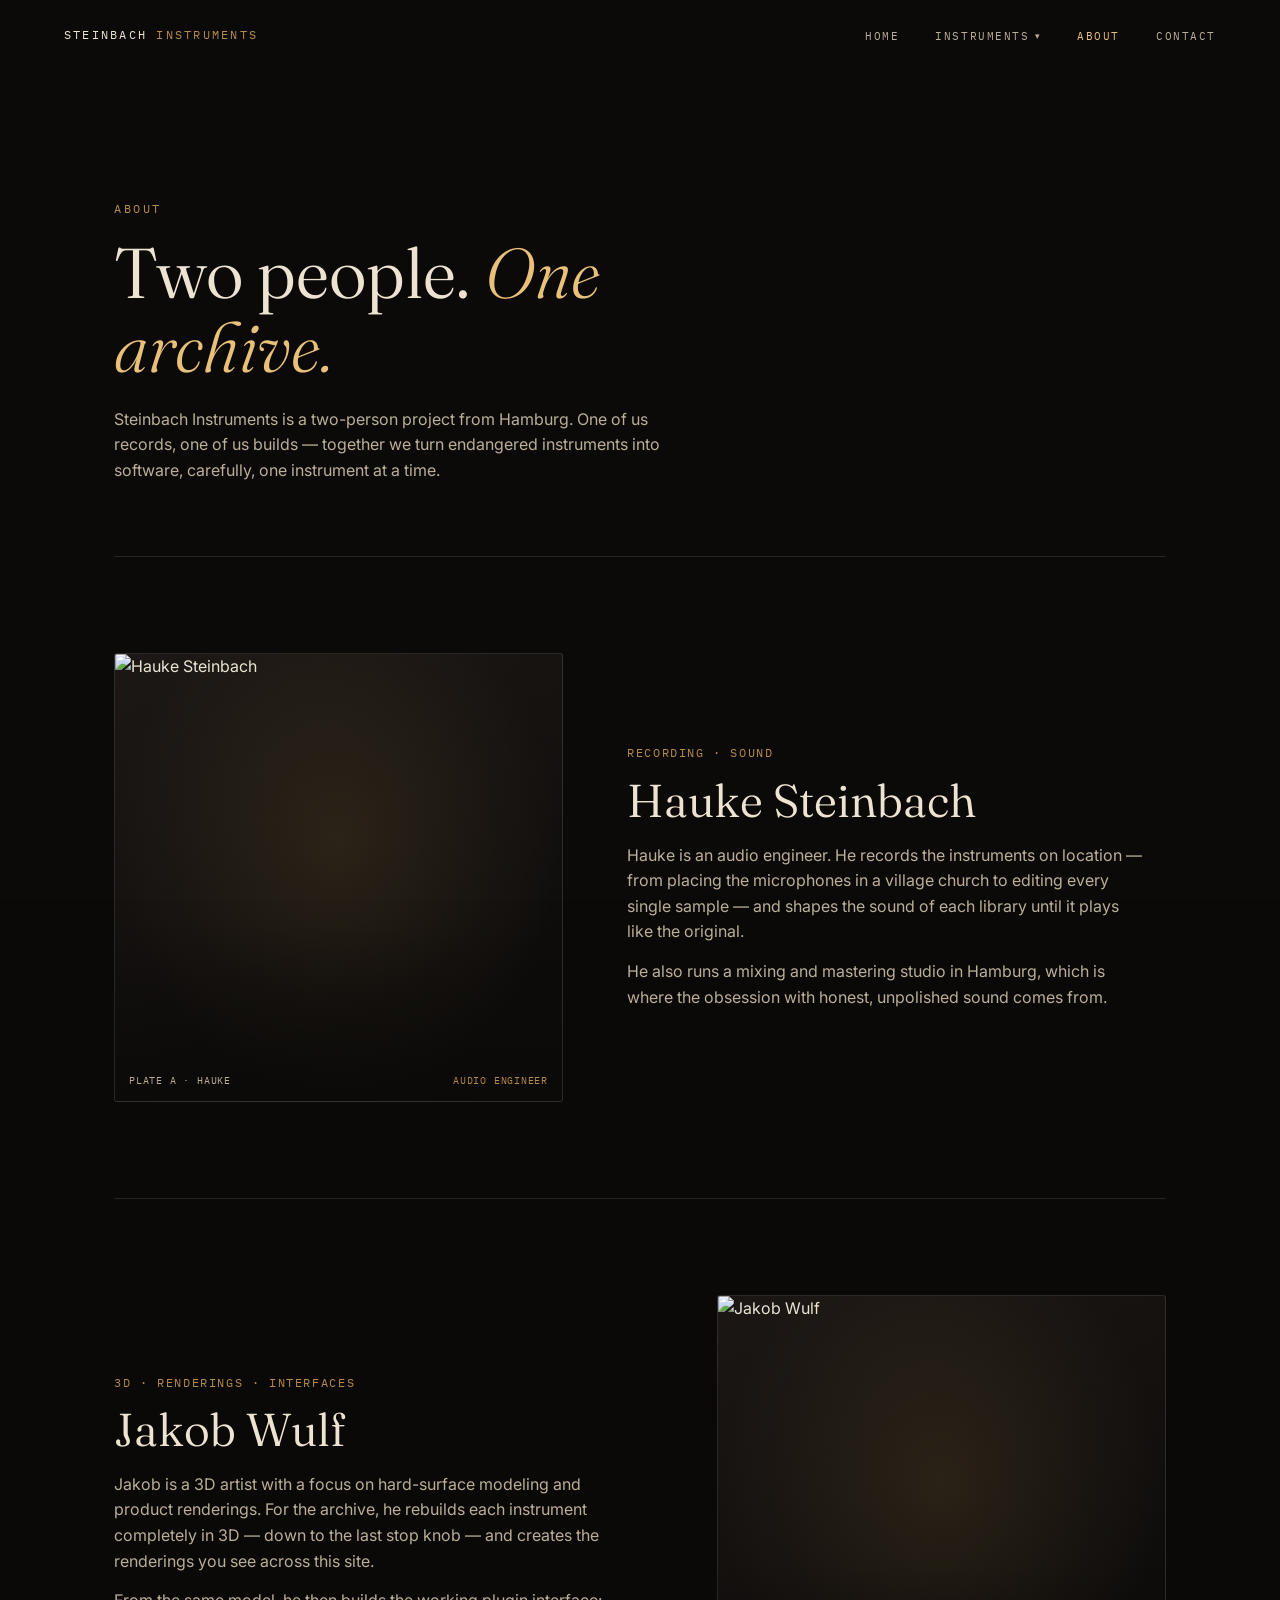
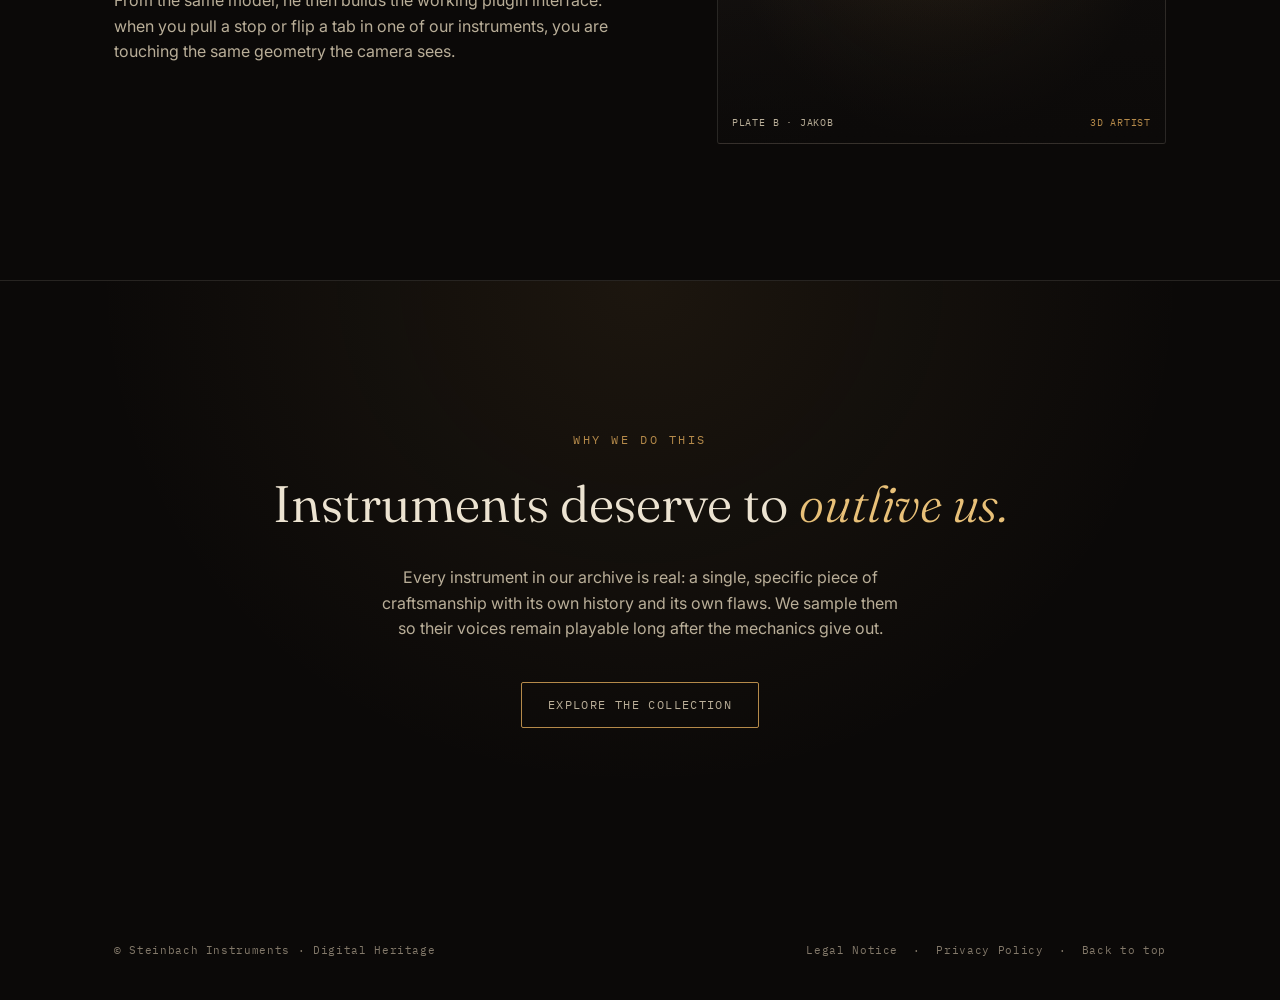
==== about.html @ 79c51817 "Add files via upload" ====
<!DOCTYPE html>
<html lang="en">
<head>
<meta charset="UTF-8" />
<meta name="viewport" content="width=device-width, initial-scale=1.0" />
<title>About · Steinbach Instruments</title>
<link rel="preconnect" href="https://fonts.googleapis.com" />
<link rel="preconnect" href="https://fonts.gstatic.com" crossorigin />
<link href="https://fonts.googleapis.com/css2?family=Fraunces:opsz,wght@9..144,300..700&family=Inter:wght@400;500;600&family=IBM+Plex+Mono:wght@400;500&display=swap" rel="stylesheet" />
<style>
  :root{
    --void:#0b0908;
    --void-2:#141110;
    --void-3:#1b1614;
    --parchment:#ece3d1;
    --parchment-dim:#b9ae98;
    --parchment-faint:#83796a;
    --brass:#b58a4a;
    --brass-bright:#e8c078;
    --line: rgba(236,227,209,0.12);
    --line-strong: rgba(236,227,209,0.22);
    --font-display: 'Fraunces', serif;
    --font-body: 'Inter', sans-serif;
    --font-mono: 'IBM Plex Mono', monospace;
  }

  *{ box-sizing:border-box; }
  html{ scroll-behavior:smooth; }
  @media (prefers-reduced-motion: reduce){
    html{ scroll-behavior:auto; }
    *{ animation-duration:0.001ms !important; animation-iteration-count:1 !important; transition-duration:0.001ms !important; }
  }

  body{
    margin:0;
    background:var(--void);
    color:var(--parchment);
    font-family:var(--font-body);
    line-height:1.6;
    -webkit-font-smoothing:antialiased;
  }

  a{ color:inherit; }
  img{ max-width:100%; display:block; }

  ::selection{ background:var(--brass); color:var(--void); }

  :focus-visible{
    outline: 2px solid var(--brass-bright);
    outline-offset: 3px;
  }

  /* film grain overlay */
  .grain{
    position:fixed; inset:0; pointer-events:none; z-index:200;
    opacity:0.05; mix-blend-mode:overlay;
    background-image:url("data:image/svg+xml;utf8,<svg xmlns='http://www.w3.org/2000/svg' width='180' height='180'><filter id='n'><feTurbulence type='fractalNoise' baseFrequency='0.85' numOctaves='2' stitchTiles='stitch'/></filter><rect width='100%25' height='100%25' filter='url(%23n)'/></svg>");
  }

  .eyebrow{
    font-family:var(--font-mono);
    font-size:0.72rem;
    letter-spacing:0.22em;
    text-transform:uppercase;
    color:var(--brass);
  }

  .wrap{
    max-width:1180px;
    margin:0 auto;
    padding:0 clamp(20px, 5vw, 64px);
  }

  /* ---------- NAV ---------- */
  .nav{
    position:fixed; top:0; left:0; right:0; z-index:100;
    display:flex; align-items:center; justify-content:space-between;
    padding:22px clamp(20px, 5vw, 64px);
    background:transparent;
    border-bottom:1px solid transparent;
    transition:background 0.4s ease, border-color 0.4s ease, padding 0.3s ease;
  }
  .nav.scrolled{
    background:rgba(11,9,8,0.86);
    backdrop-filter:blur(8px);
    border-bottom:1px solid var(--line);
    padding-top:14px; padding-bottom:14px;
  }
  .nav-mark{
    font-family:var(--font-mono);
    font-size:0.78rem;
    letter-spacing:0.18em;
    text-transform:uppercase;
    color:var(--parchment);
    text-decoration:none;
  }
  .nav-mark span{ color:var(--brass); }
  .nav-links{
    display:flex; gap:clamp(16px,3vw,36px);
    list-style:none; margin:0; padding:0;
  }
  .nav-links a{
    font-family:var(--font-mono);
    font-size:0.7rem;
    letter-spacing:0.14em;
    text-transform:uppercase;
    text-decoration:none;
    color:var(--parchment-dim);
    transition:color 0.25s ease;
  }
  .nav-links a:hover{ color:var(--brass-bright); }
  .nav-links a.active{ color:var(--brass-bright); }
  @media (max-width:720px){ .nav-links{ display:none; } }

  /* Mobile nav (burger) */
  .nav-toggle{
    display:none;
    flex-direction:column; justify-content:center; align-items:center; gap:5px;
    width:40px; height:36px;
    background:none; border:none; padding:0;
    cursor:pointer;
    position:relative; z-index:2;
  }
  .nav-toggle span{
    display:block; width:22px; height:1.5px;
    background:var(--parchment);
    transition:transform 0.3s ease, opacity 0.3s ease;
  }
  .nav.menu-open .nav-toggle span:nth-child(1){ transform:translateY(6.5px) rotate(45deg); }
  .nav.menu-open .nav-toggle span:nth-child(2){ opacity:0; }
  .nav.menu-open .nav-toggle span:nth-child(3){ transform:translateY(-6.5px) rotate(-45deg); }
  @media (max-width:720px){
    .nav-toggle{ display:flex; }
    .nav-mark{ position:relative; z-index:2; }
    .nav.menu-open{ backdrop-filter:none; -webkit-backdrop-filter:none; }
    .nav.menu-open .nav-links{
      display:flex; flex-direction:column; align-items:center; justify-content:center;
      gap:26px;
      position:fixed; inset:0;
      background:rgba(11,9,8,0.97);
      backdrop-filter:blur(10px);
    }
    .nav.menu-open .nav-links a{ font-size:0.95rem; letter-spacing:0.16em; }
    .nav.menu-open .nav-item-drop{ text-align:center; }
    .nav.menu-open .nav-item-drop > a .caret{ display:none; }
    .nav.menu-open .nav-drop-menu,
    .nav.menu-open .nav-item-drop:hover .nav-drop-menu,
    .nav.menu-open .nav-item-drop:focus-within .nav-drop-menu{
      position:static; transform:none;
      opacity:1; visibility:visible;
      min-width:0; border:none; background:none; backdrop-filter:none;
      padding:14px 0 0;
      display:flex; flex-direction:column; align-items:center; gap:16px;
    }
    .nav.menu-open .nav-drop-menu::before{ display:none; }
    .nav.menu-open .nav-drop-menu a{ font-size:0.78rem; color:var(--parchment-faint); padding:0; }
    .nav.menu-open .nav-drop-menu a.current{ color:var(--brass-bright); }
    body.menu-open{ overflow:hidden; }
  }

  /* Instruments dropdown */
  .nav-item-drop{ position:relative; }
  .nav-item-drop > a .caret{
    display:inline-block; font-size:0.55rem; margin-left:5px;
    transform:translateY(-1px);
  }
  .nav-drop-menu{
    position:absolute; top:calc(100% + 12px); left:50%;
    transform:translateX(-50%) translateY(-4px);
    min-width:190px;
    background:rgba(11,9,8,0.96);
    backdrop-filter:blur(8px);
    border:1px solid var(--line);
    border-radius:3px;
    list-style:none; margin:0; padding:6px 0;
    opacity:0; visibility:hidden;
    transition:opacity 0.2s ease, transform 0.2s ease, visibility 0.2s;
  }
  .nav-drop-menu::before{
    content:""; position:absolute; top:-14px; left:0; right:0; height:14px;
  }
  .nav-item-drop:hover .nav-drop-menu,
  .nav-item-drop:focus-within .nav-drop-menu{
    opacity:1; visibility:visible;
    transform:translateX(-50%) translateY(0);
  }
  .nav-drop-menu a{ display:block; padding:10px 18px; white-space:nowrap; }
  .nav-drop-menu a.current{ color:var(--brass-bright); }

  /* ---------- PAGE HEAD ---------- */
  .page-head{ padding:200px 0 72px; }
  .page-head h1{
    font-family:var(--font-display);
    font-weight:340;
    font-size:clamp(2.6rem, 5.5vw, 4.4rem);
    line-height:1.04;
    margin:18px 0 24px;
    color:var(--parchment);
    max-width:16ch;
  }
  .page-head h1 i{ color:var(--brass-bright); font-style:italic; font-weight:300; }
  .page-head p{
    max-width:560px;
    color:var(--parchment-dim);
    margin:0;
  }

  /* ---------- PERSON ENTRIES ---------- */
  .people{ padding-bottom:40px; }
  .person{
    display:grid;
    grid-template-columns:1fr 1.2fr;
    gap:clamp(32px, 5vw, 72px);
    align-items:center;
    padding:96px 0;
    border-top:1px solid var(--line);
  }
  .person:nth-of-type(even){ grid-template-columns:1.2fr 1fr; }
  .person:nth-of-type(even) .person-visual{ order:2; }
  .person-visual{
    position:relative;
    aspect-ratio:1 / 1;
    border-radius:3px;
    overflow:hidden;
    border:1px solid var(--line);
    background:
      radial-gradient(ellipse at 50% 42%, rgba(181,138,74,0.14), transparent 70%),
      linear-gradient(155deg, #1c1714, #0e0c0b 75%);
  }
  .person-visual img{
    position:absolute; inset:0;
    width:100%; height:100%;
    object-fit:cover;
    object-position:center 25%;
    filter:saturate(0.85);
  }
  .person-visual .visual-label{
    position:absolute; left:14px; bottom:12px; right:14px;
    z-index:2;
    display:flex; justify-content:space-between; gap:12px;
    font-family:var(--font-mono); font-size:0.62rem; letter-spacing:0.08em;
    text-transform:uppercase;
    color:var(--parchment-dim);
  }
  .person-visual .visual-label span:last-child{ color:var(--brass); }
  .person-visual::after{
    content:"";
    position:absolute; left:0; right:0; bottom:0; height:40%;
    background:linear-gradient(180deg, transparent, rgba(11,9,8,0.7));
    pointer-events:none;
  }

  .person-role{
    display:block;
    font-family:var(--font-mono);
    font-size:0.72rem;
    letter-spacing:0.14em;
    text-transform:uppercase;
    color:var(--brass);
    margin-bottom:14px;
  }
  .person-info h2{
    font-family:var(--font-display);
    font-weight:340;
    font-size:clamp(2rem, 3.6vw, 3rem);
    line-height:1.04;
    margin:0 0 18px;
    color:var(--parchment);
  }
  .person-info p{
    color:var(--parchment-dim);
    max-width:520px;
    margin:0 0 14px;
  }
  .person-info p:last-child{ margin-bottom:0; }

  @media (max-width:860px){
    .person, .person:nth-of-type(even){ grid-template-columns:1fr; gap:28px; padding:64px 0; }
    .person:nth-of-type(even) .person-visual{ order:0; }
    .person-visual{ min-height:320px; }
  }

  /* ---------- CLOSING ---------- */
  .closing{
    text-align:center;
    padding:150px 0;
    border-top:1px solid var(--line);
    background:
      radial-gradient(ellipse at 50% 0%, rgba(181,138,74,0.10), transparent 60%),
      var(--void);
  }
  .closing h2{
    font-family:var(--font-display); font-weight:340;
    font-size:clamp(2rem, 4.4vw, 3.2rem);
    margin:14px 0 20px;
    color:var(--parchment);
  }
  .closing h2 i{ color:var(--brass-bright); font-style:italic; font-weight:300; }
  .closing p{ color:var(--parchment-dim); max-width:520px; margin:0 auto 40px; }
  .btn{
    font-family:var(--font-mono);
    font-size:0.72rem;
    letter-spacing:0.12em;
    text-transform:uppercase;
    text-decoration:none;
    padding:13px 26px;
    border-radius:2px;
    border:1px solid var(--brass);
    color:var(--parchment-dim);
    transition:all 0.25s ease;
    cursor:pointer;
    background:none;
    display:inline-block;
  }
  .btn:hover{ border-color:var(--brass-bright); color:var(--brass-bright); }

  /* ---------- FOOTER ---------- */
  .footer{ padding:64px 0 40px; }
  .footer-disclaimer{ font-family:var(--font-mono); font-size:0.62rem; letter-spacing:0.04em; line-height:1.7; color:var(--parchment-faint); max-width:640px; margin:0 0 24px; }
  .footer-bottom{ display:flex; justify-content:space-between; flex-wrap:wrap; gap:12px; }
  .footer-bottom, .footer-bottom a{
    font-family:var(--font-mono); font-size:0.68rem; letter-spacing:0.06em; color:var(--parchment-faint); text-decoration:none;
  }
  .footer-bottom a:hover{ color:var(--parchment-dim); }

  .reveal{ opacity:0; transform:translateY(24px); transition:opacity 0.8s ease, transform 0.8s ease; }
  .reveal.in{ opacity:1; transform:translateY(0); }

  @media (max-width:720px){
    .page-head{ padding:140px 0 48px; }
    .closing{ padding:100px 0; }
  }
</style>
</head>
<body>

<div class="grain"></div>

<header class="nav" id="nav">
  <a href="index.html" class="nav-mark">STEINBACH <span>INSTRUMENTS</span></a>
  <button class="nav-toggle" id="nav-toggle" type="button" aria-expanded="false" aria-label="Menu">
    <span></span><span></span><span></span>
  </button>
  <ul class="nav-links">
    <li><a href="index.html">Home</a></li>
    <li class="nav-item-drop">
      <a href="instruments.html">Instruments<span class="caret">▾</span></a>
      <ul class="nav-drop-menu">
        <li><a href="historic-organ-concept.html">Historic Organ</a></li>
        <li><a href="tine-piano.html">Tine Piano</a></li>
        <li><a href="transistor-organ.html">Transistor Organ</a></li>
        <li><a href="reed-piano.html">Reed Piano</a></li>
      </ul>
    </li>
    <li><a href="about.html" class="active">About</a></li>
    <li><a href="contact.html">Contact</a></li>
  </ul>
</header>

<main id="top">

  <section class="page-head">
    <div class="wrap">
      <div class="eyebrow reveal">About</div>
      <h1 class="reveal">Two people. <i>One archive.</i></h1>
      <p class="reveal">Steinbach Instruments is a two-person project from Hamburg. One of us records, one of us builds &mdash; together we turn endangered instruments into software, carefully, one instrument at a time.</p>
    </div>
  </section>

  <div class="people">
    <div class="wrap">

      <article class="person">
        <div class="person-visual reveal">
          <img src="assets/images/hauke.jpg" alt="Hauke Steinbach" />
          <div class="visual-label"><span>Plate A &middot; Hauke</span><span>Audio Engineer</span></div>
        </div>
        <div class="person-info reveal">
          <span class="person-role">Recording &middot; Sound</span>
          <h2>Hauke Steinbach</h2>
          <p>Hauke is an audio engineer. He records the instruments on location &mdash; from placing the microphones in a village church to editing every single sample &mdash; and shapes the sound of each library until it plays like the original.</p>
          <p>He also runs a mixing and mastering studio in Hamburg, which is where the obsession with honest, unpolished sound comes from.</p>
        </div>
      </article>

      <article class="person">
        <div class="person-visual reveal">
          <img src="assets/images/jakob.jpg?v=2" alt="Jakob Wulf" />
          <div class="visual-label"><span>Plate B &middot; Jakob</span><span>3D Artist</span></div>
        </div>
        <div class="person-info reveal">
          <span class="person-role">3D &middot; Renderings &middot; Interfaces</span>
          <h2>Jakob Wulf</h2>
          <p>Jakob is a 3D artist with a focus on hard-surface modeling and product renderings. For the archive, he rebuilds each instrument completely in 3D &mdash; down to the last stop knob &mdash; and creates the renderings you see across this site.</p>
          <p>From the same model, he then builds the working plugin interface: when you pull a stop or flip a tab in one of our instruments, you are touching the same geometry the camera sees.</p>
        </div>
      </article>

    </div>
  </div>

  <section class="closing">
    <div class="wrap">
      <div class="eyebrow reveal">Why We Do This</div>
      <h2 class="reveal">Instruments deserve to <i>outlive us.</i></h2>
      <p class="reveal">Every instrument in our archive is real: a single, specific piece of craftsmanship with its own history and its own flaws. We sample them so their voices remain playable long after the mechanics give out.</p>
      <a href="instruments.html" class="btn reveal">Explore the collection</a>
    </div>
  </section>

</main>

<footer class="footer">
  <div class="wrap">
    <div class="footer-bottom">
      <span>&copy; Steinbach Instruments &middot; Digital Heritage</span>
      <span><a href="impressum.html">Legal Notice</a> &nbsp;&middot;&nbsp; <a href="datenschutz.html">Privacy Policy</a> &nbsp;&middot;&nbsp; <a href="#top">Back to top</a></span>
    </div>
  </div>
</footer>

<script>
  // Nav background on scroll
  const nav = document.getElementById('nav');
  window.addEventListener('scroll', () => {
    nav.classList.toggle('scrolled', window.scrollY > 40);
  }, { passive:true });

  // Mobile menu toggle
  const navToggle = document.getElementById('nav-toggle');
  if (navToggle) {
    navToggle.addEventListener('click', () => {
      const open = nav.classList.toggle('menu-open');
      document.body.classList.toggle('menu-open', open);
      navToggle.setAttribute('aria-expanded', String(open));
    });
  }

  // Reveal on scroll
  const revealEls = document.querySelectorAll('.reveal');
  const io = new IntersectionObserver((entries) => {
    entries.forEach(e => { if (e.isIntersecting) e.target.classList.add('in'); });
  }, { threshold:0.15 });
  revealEls.forEach(el => io.observe(el));
</script>

</body>
</html>
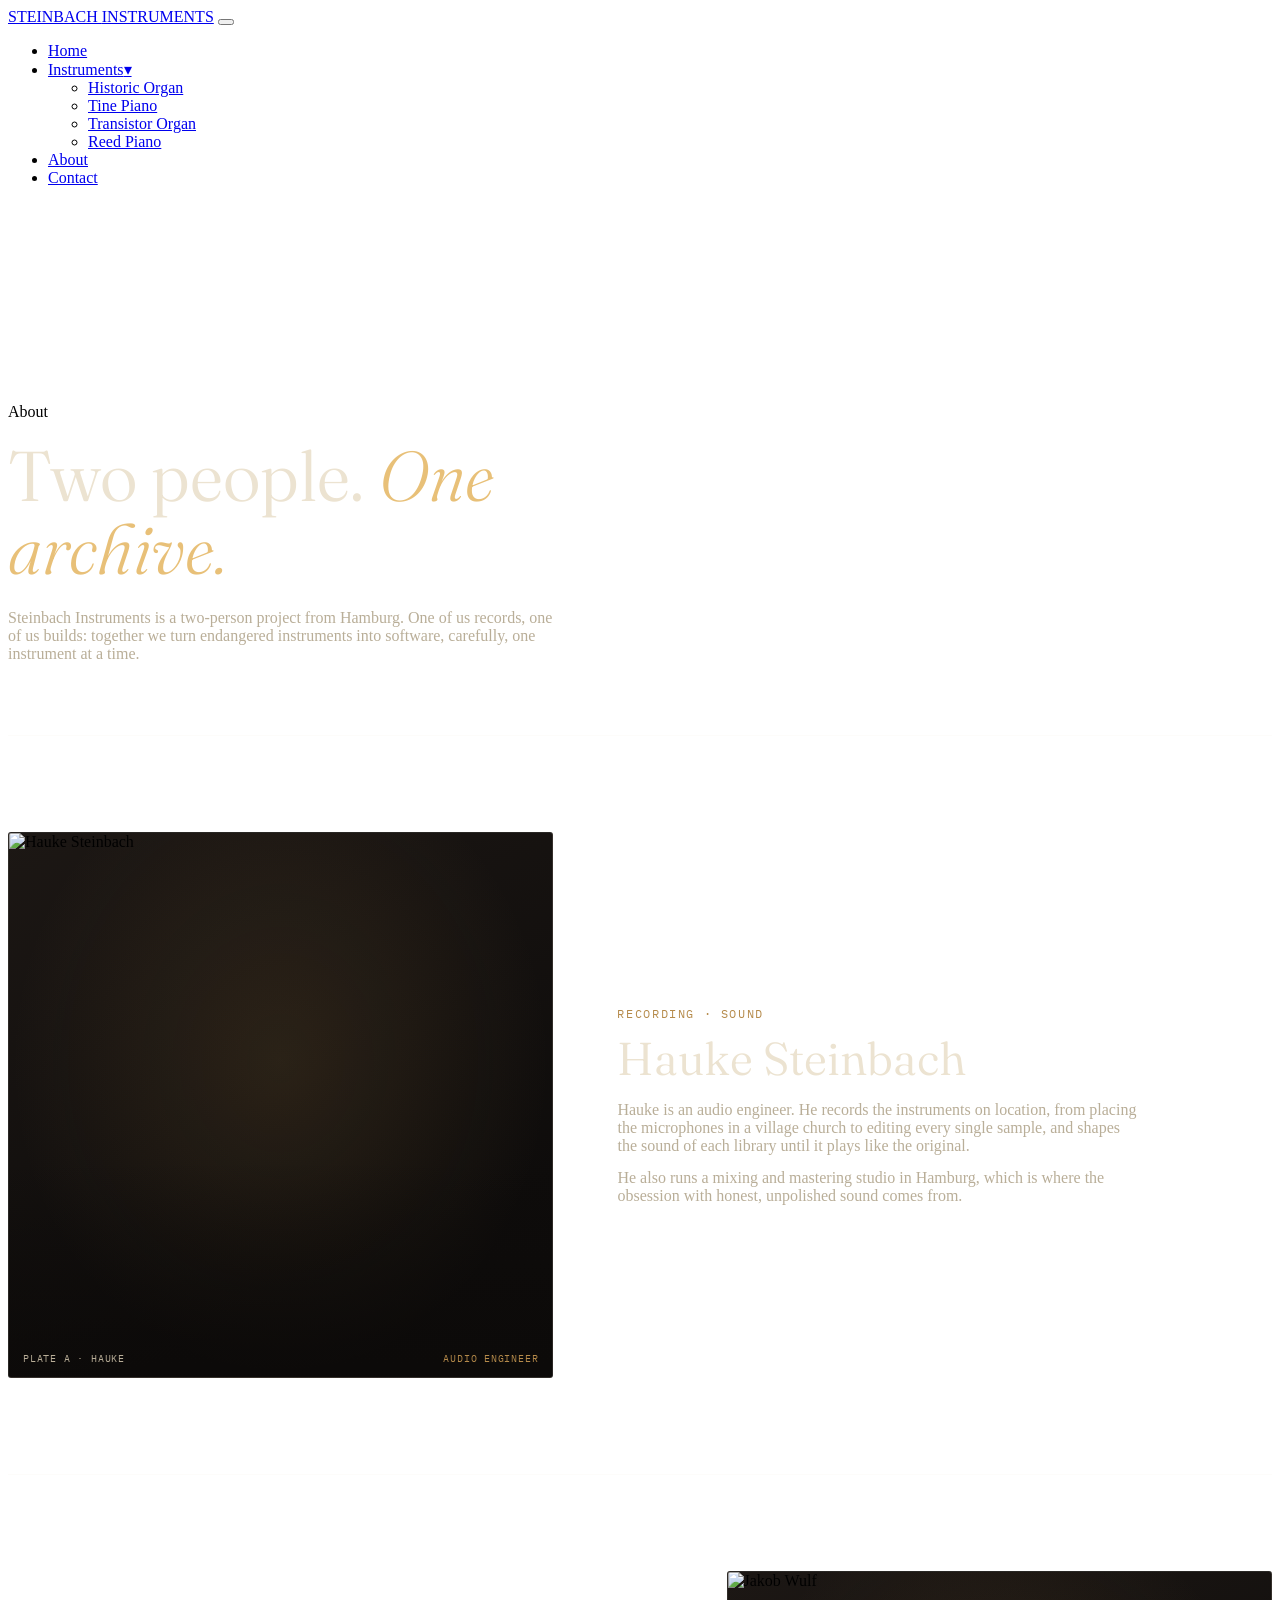
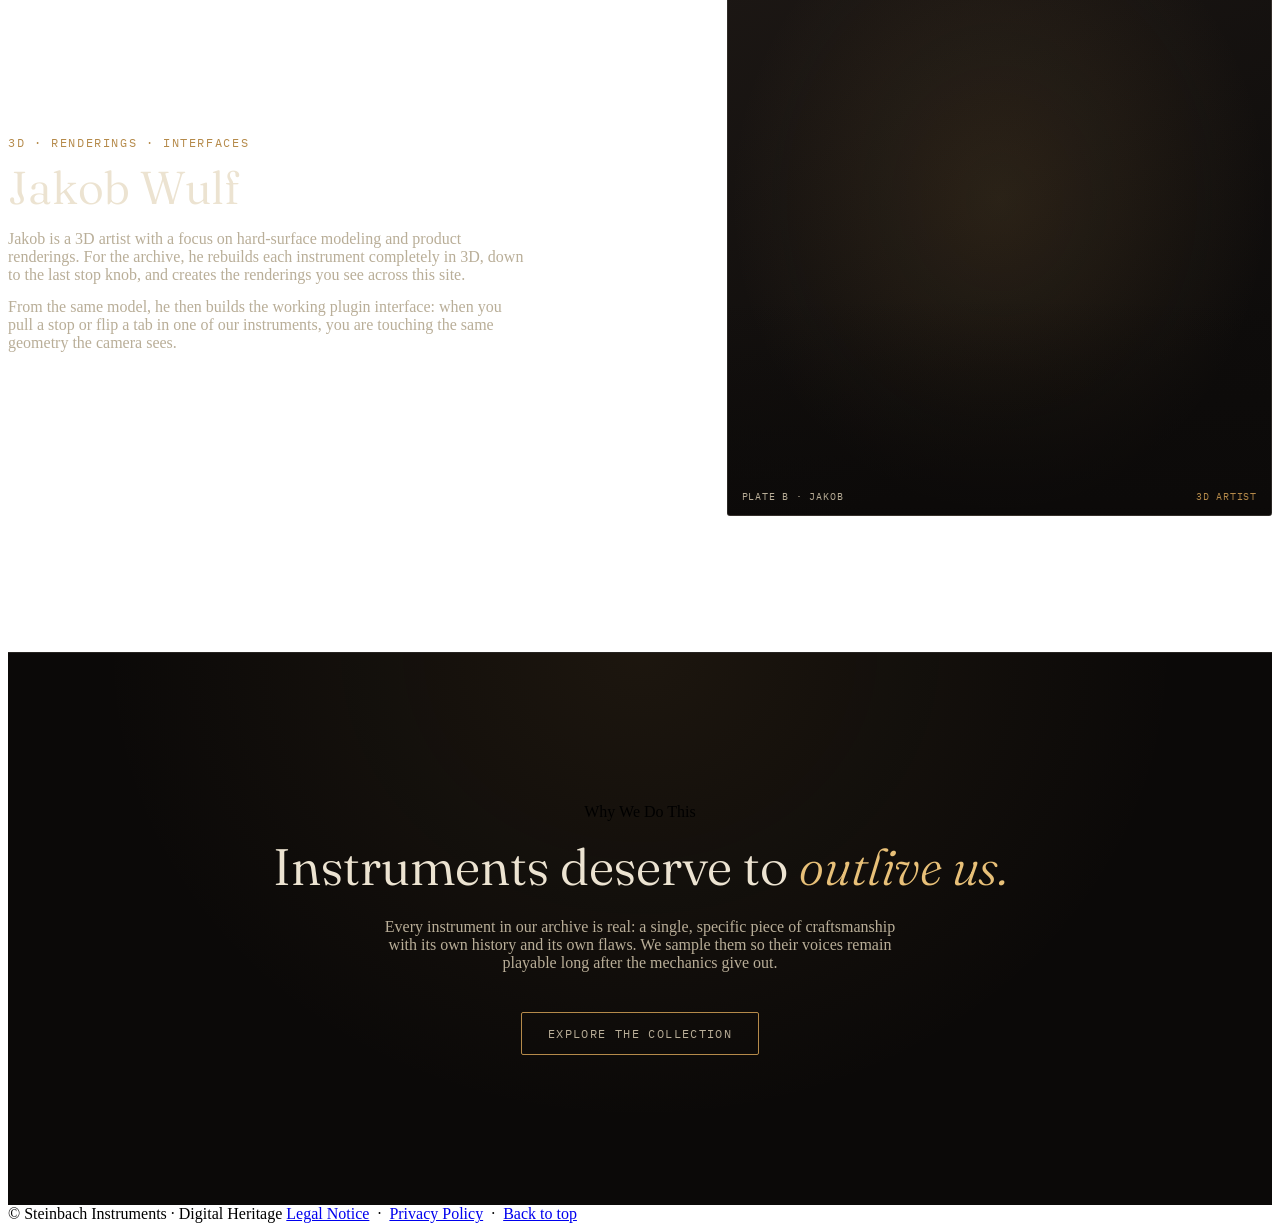
==== commit e9b10a68: "Add files via upload" ====
--- a/about.html
+++ b/about.html
@@ -7,6 +7,7 @@
 <link rel="preconnect" href="https://fonts.googleapis.com" />
 <link rel="preconnect" href="https://fonts.gstatic.com" crossorigin />
 <link href="https://fonts.googleapis.com/css2?family=Fraunces:opsz,wght@9..144,300..700&family=Inter:wght@400;500;600&family=IBM+Plex+Mono:wght@400;500&display=swap" rel="stylesheet" />
+<link rel="stylesheet" href="assets/css/styles.css" />
 <style>
   :root{
     --void:#0b0908;
@@ -24,168 +25,8 @@
     --font-mono: 'IBM Plex Mono', monospace;
   }
 
-  *{ box-sizing:border-box; }
-  html{ scroll-behavior:smooth; }
-  @media (prefers-reduced-motion: reduce){
-    html{ scroll-behavior:auto; }
-    *{ animation-duration:0.001ms !important; animation-iteration-count:1 !important; transition-duration:0.001ms !important; }
-  }
-
-  body{
-    margin:0;
-    background:var(--void);
-    color:var(--parchment);
-    font-family:var(--font-body);
-    line-height:1.6;
-    -webkit-font-smoothing:antialiased;
-  }
-
-  a{ color:inherit; }
-  img{ max-width:100%; display:block; }
-
-  ::selection{ background:var(--brass); color:var(--void); }
-
-  :focus-visible{
-    outline: 2px solid var(--brass-bright);
-    outline-offset: 3px;
-  }
-
-  /* film grain overlay */
-  .grain{
-    position:fixed; inset:0; pointer-events:none; z-index:200;
-    opacity:0.05; mix-blend-mode:overlay;
-    background-image:url("data:image/svg+xml;utf8,<svg xmlns='http://www.w3.org/2000/svg' width='180' height='180'><filter id='n'><feTurbulence type='fractalNoise' baseFrequency='0.85' numOctaves='2' stitchTiles='stitch'/></filter><rect width='100%25' height='100%25' filter='url(%23n)'/></svg>");
-  }
-
-  .eyebrow{
-    font-family:var(--font-mono);
-    font-size:0.72rem;
-    letter-spacing:0.22em;
-    text-transform:uppercase;
-    color:var(--brass);
-  }
-
-  .wrap{
-    max-width:1180px;
-    margin:0 auto;
-    padding:0 clamp(20px, 5vw, 64px);
-  }
-
-  /* ---------- NAV ---------- */
-  .nav{
-    position:fixed; top:0; left:0; right:0; z-index:100;
-    display:flex; align-items:center; justify-content:space-between;
-    padding:22px clamp(20px, 5vw, 64px);
-    background:transparent;
-    border-bottom:1px solid transparent;
-    transition:background 0.4s ease, border-color 0.4s ease, padding 0.3s ease;
-  }
-  .nav.scrolled{
-    background:rgba(11,9,8,0.86);
-    backdrop-filter:blur(8px);
-    border-bottom:1px solid var(--line);
-    padding-top:14px; padding-bottom:14px;
-  }
-  .nav-mark{
-    font-family:var(--font-mono);
-    font-size:0.78rem;
-    letter-spacing:0.18em;
-    text-transform:uppercase;
-    color:var(--parchment);
-    text-decoration:none;
-  }
-  .nav-mark span{ color:var(--brass); }
-  .nav-links{
-    display:flex; gap:clamp(16px,3vw,36px);
-    list-style:none; margin:0; padding:0;
-  }
-  .nav-links a{
-    font-family:var(--font-mono);
-    font-size:0.7rem;
-    letter-spacing:0.14em;
-    text-transform:uppercase;
-    text-decoration:none;
-    color:var(--parchment-dim);
-    transition:color 0.25s ease;
-  }
-  .nav-links a:hover{ color:var(--brass-bright); }
-  .nav-links a.active{ color:var(--brass-bright); }
-  @media (max-width:720px){ .nav-links{ display:none; } }
-
-  /* Mobile nav (burger) */
-  .nav-toggle{
-    display:none;
-    flex-direction:column; justify-content:center; align-items:center; gap:5px;
-    width:40px; height:36px;
-    background:none; border:none; padding:0;
-    cursor:pointer;
-    position:relative; z-index:2;
-  }
-  .nav-toggle span{
-    display:block; width:22px; height:1.5px;
-    background:var(--parchment);
-    transition:transform 0.3s ease, opacity 0.3s ease;
-  }
-  .nav.menu-open .nav-toggle span:nth-child(1){ transform:translateY(6.5px) rotate(45deg); }
-  .nav.menu-open .nav-toggle span:nth-child(2){ opacity:0; }
-  .nav.menu-open .nav-toggle span:nth-child(3){ transform:translateY(-6.5px) rotate(-45deg); }
-  @media (max-width:720px){
-    .nav-toggle{ display:flex; }
-    .nav-mark{ position:relative; z-index:2; }
-    .nav.menu-open{ backdrop-filter:none; -webkit-backdrop-filter:none; }
-    .nav.menu-open .nav-links{
-      display:flex; flex-direction:column; align-items:center; justify-content:center;
-      gap:26px;
-      position:fixed; inset:0;
-      background:rgba(11,9,8,0.97);
-      backdrop-filter:blur(10px);
-    }
-    .nav.menu-open .nav-links a{ font-size:0.95rem; letter-spacing:0.16em; }
-    .nav.menu-open .nav-item-drop{ text-align:center; }
-    .nav.menu-open .nav-item-drop > a .caret{ display:none; }
-    .nav.menu-open .nav-drop-menu,
-    .nav.menu-open .nav-item-drop:hover .nav-drop-menu,
-    .nav.menu-open .nav-item-drop:focus-within .nav-drop-menu{
-      position:static; transform:none;
-      opacity:1; visibility:visible;
-      min-width:0; border:none; background:none; backdrop-filter:none;
-      padding:14px 0 0;
-      display:flex; flex-direction:column; align-items:center; gap:16px;
-    }
-    .nav.menu-open .nav-drop-menu::before{ display:none; }
-    .nav.menu-open .nav-drop-menu a{ font-size:0.78rem; color:var(--parchment-faint); padding:0; }
-    .nav.menu-open .nav-drop-menu a.current{ color:var(--brass-bright); }
-    body.menu-open{ overflow:hidden; }
-  }
-
-  /* Instruments dropdown */
-  .nav-item-drop{ position:relative; }
-  .nav-item-drop > a .caret{
-    display:inline-block; font-size:0.55rem; margin-left:5px;
-    transform:translateY(-1px);
-  }
-  .nav-drop-menu{
-    position:absolute; top:calc(100% + 12px); left:50%;
-    transform:translateX(-50%) translateY(-4px);
-    min-width:190px;
-    background:rgba(11,9,8,0.96);
-    backdrop-filter:blur(8px);
-    border:1px solid var(--line);
-    border-radius:3px;
-    list-style:none; margin:0; padding:6px 0;
-    opacity:0; visibility:hidden;
-    transition:opacity 0.2s ease, transform 0.2s ease, visibility 0.2s;
-  }
-  .nav-drop-menu::before{
-    content:""; position:absolute; top:-14px; left:0; right:0; height:14px;
-  }
-  .nav-item-drop:hover .nav-drop-menu,
-  .nav-item-drop:focus-within .nav-drop-menu{
-    opacity:1; visibility:visible;
-    transform:translateX(-50%) translateY(0);
-  }
-  .nav-drop-menu a{ display:block; padding:10px 18px; white-space:nowrap; }
-  .nav-drop-menu a.current{ color:var(--brass-bright); }
+  
+
 
   /* ---------- PAGE HEAD ---------- */
   .page-head{ padding:200px 0 72px; }
@@ -315,16 +156,6 @@
   .btn:hover{ border-color:var(--brass-bright); color:var(--brass-bright); }
 
   /* ---------- FOOTER ---------- */
-  .footer{ padding:64px 0 40px; }
-  .footer-disclaimer{ font-family:var(--font-mono); font-size:0.62rem; letter-spacing:0.04em; line-height:1.7; color:var(--parchment-faint); max-width:640px; margin:0 0 24px; }
-  .footer-bottom{ display:flex; justify-content:space-between; flex-wrap:wrap; gap:12px; }
-  .footer-bottom, .footer-bottom a{
-    font-family:var(--font-mono); font-size:0.68rem; letter-spacing:0.06em; color:var(--parchment-faint); text-decoration:none;
-  }
-  .footer-bottom a:hover{ color:var(--parchment-dim); }
-
-  .reveal{ opacity:0; transform:translateY(24px); transition:opacity 0.8s ease, transform 0.8s ease; }
-  .reveal.in{ opacity:1; transform:translateY(0); }
 
   @media (max-width:720px){
     .page-head{ padding:140px 0 48px; }
@@ -346,7 +177,7 @@
     <li class="nav-item-drop">
       <a href="instruments.html">Instruments<span class="caret">▾</span></a>
       <ul class="nav-drop-menu">
-        <li><a href="historic-organ-concept.html">Historic Organ</a></li>
+        <li><a href="historic-organ.html">Historic Organ</a></li>
         <li><a href="tine-piano.html">Tine Piano</a></li>
         <li><a href="transistor-organ.html">Transistor Organ</a></li>
         <li><a href="reed-piano.html">Reed Piano</a></li>
@@ -363,7 +194,7 @@
     <div class="wrap">
       <div class="eyebrow reveal">About</div>
       <h1 class="reveal">Two people. <i>One archive.</i></h1>
-      <p class="reveal">Steinbach Instruments is a two-person project from Hamburg. One of us records, one of us builds &mdash; together we turn endangered instruments into software, carefully, one instrument at a time.</p>
+      <p class="reveal">Steinbach Instruments is a two-person project from Hamburg. One of us records, one of us builds: together we turn endangered instruments into software, carefully, one instrument at a time.</p>
     </div>
   </section>
 
@@ -378,7 +209,7 @@
         <div class="person-info reveal">
           <span class="person-role">Recording &middot; Sound</span>
           <h2>Hauke Steinbach</h2>
-          <p>Hauke is an audio engineer. He records the instruments on location &mdash; from placing the microphones in a village church to editing every single sample &mdash; and shapes the sound of each library until it plays like the original.</p>
+          <p>Hauke is an audio engineer. He records the instruments on location, from placing the microphones in a village church to editing every single sample, and shapes the sound of each library until it plays like the original.</p>
           <p>He also runs a mixing and mastering studio in Hamburg, which is where the obsession with honest, unpolished sound comes from.</p>
         </div>
       </article>
@@ -391,7 +222,7 @@
         <div class="person-info reveal">
           <span class="person-role">3D &middot; Renderings &middot; Interfaces</span>
           <h2>Jakob Wulf</h2>
-          <p>Jakob is a 3D artist with a focus on hard-surface modeling and product renderings. For the archive, he rebuilds each instrument completely in 3D &mdash; down to the last stop knob &mdash; and creates the renderings you see across this site.</p>
+          <p>Jakob is a 3D artist with a focus on hard-surface modeling and product renderings. For the archive, he rebuilds each instrument completely in 3D, down to the last stop knob, and creates the renderings you see across this site.</p>
           <p>From the same model, he then builds the working plugin interface: when you pull a stop or flip a tab in one of our instruments, you are touching the same geometry the camera sees.</p>
         </div>
       </article>
@@ -419,30 +250,7 @@
   </div>
 </footer>
 
-<script>
-  // Nav background on scroll
-  const nav = document.getElementById('nav');
-  window.addEventListener('scroll', () => {
-    nav.classList.toggle('scrolled', window.scrollY > 40);
-  }, { passive:true });
-
-  // Mobile menu toggle
-  const navToggle = document.getElementById('nav-toggle');
-  if (navToggle) {
-    navToggle.addEventListener('click', () => {
-      const open = nav.classList.toggle('menu-open');
-      document.body.classList.toggle('menu-open', open);
-      navToggle.setAttribute('aria-expanded', String(open));
-    });
-  }
-
-  // Reveal on scroll
-  const revealEls = document.querySelectorAll('.reveal');
-  const io = new IntersectionObserver((entries) => {
-    entries.forEach(e => { if (e.isIntersecting) e.target.classList.add('in'); });
-  }, { threshold:0.15 });
-  revealEls.forEach(el => io.observe(el));
-</script>
+<script src="assets/js/main.js"></script>
 
 </body>
 </html>
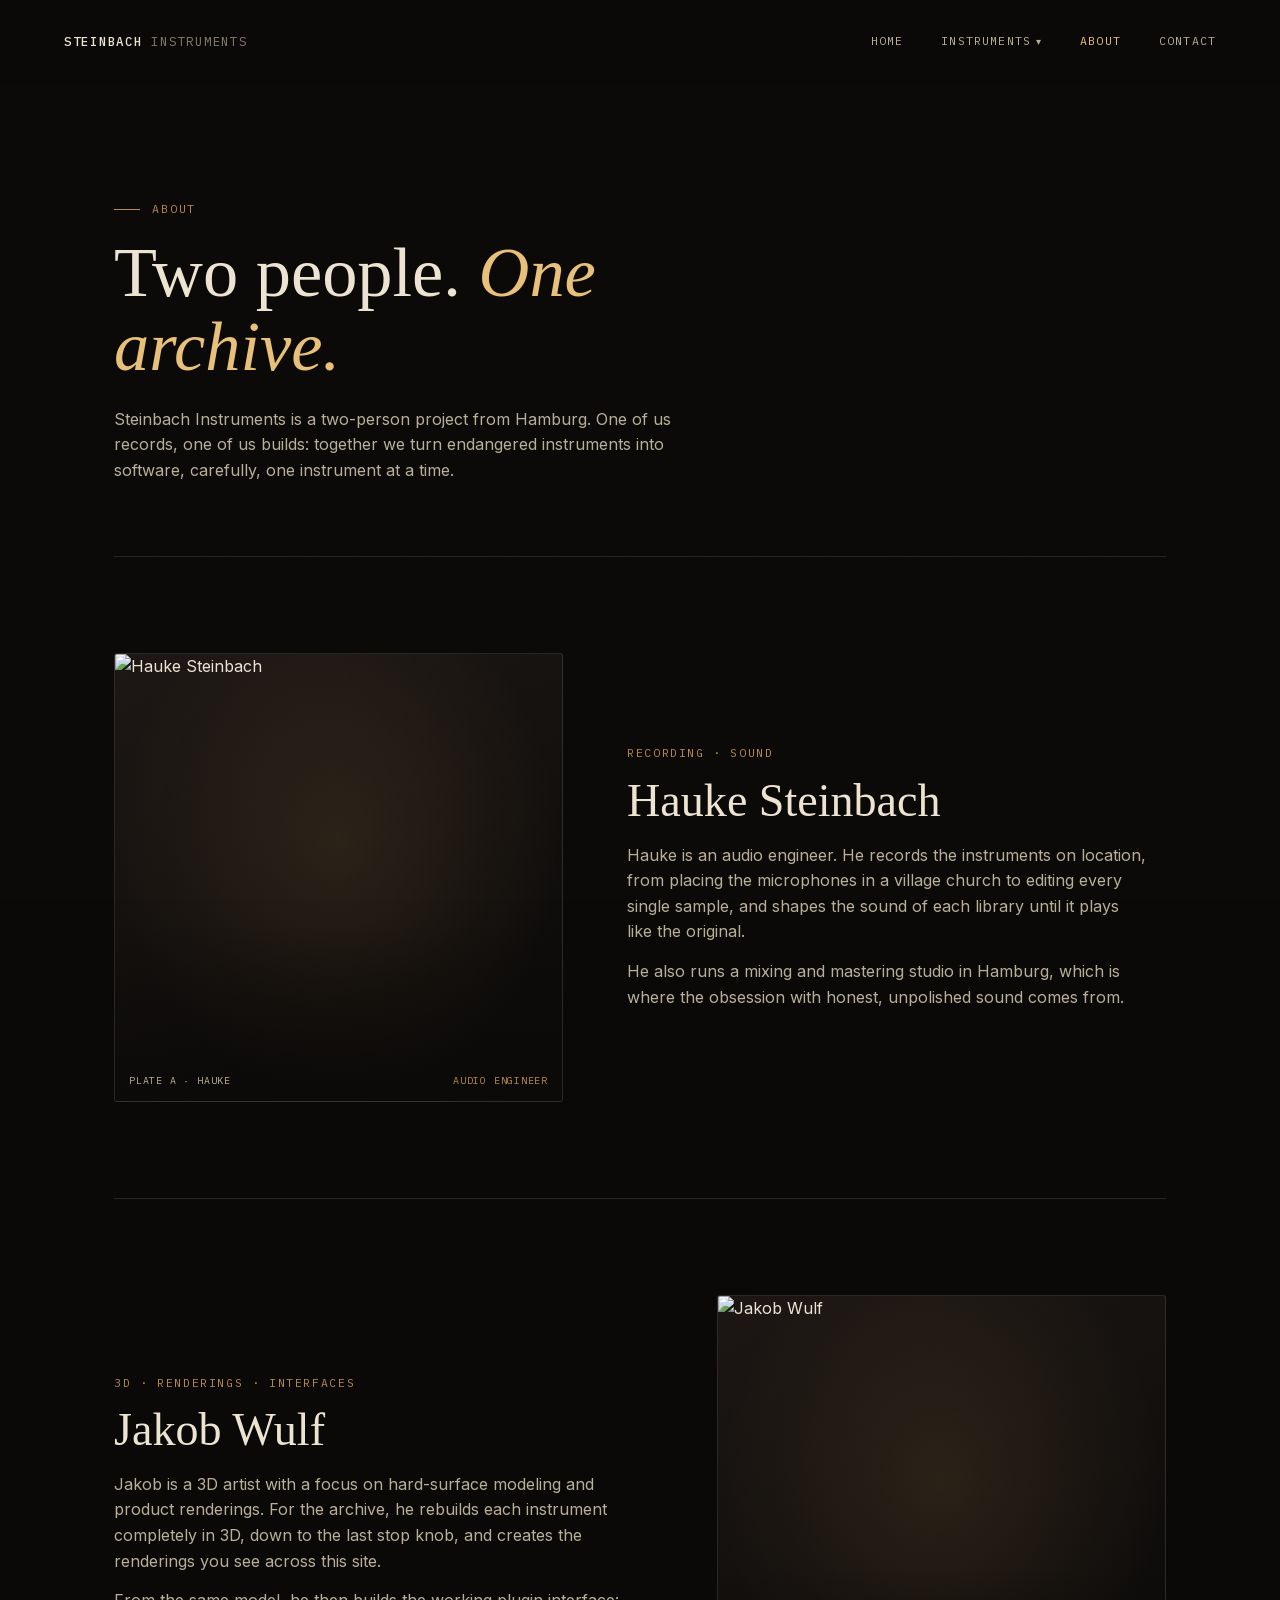
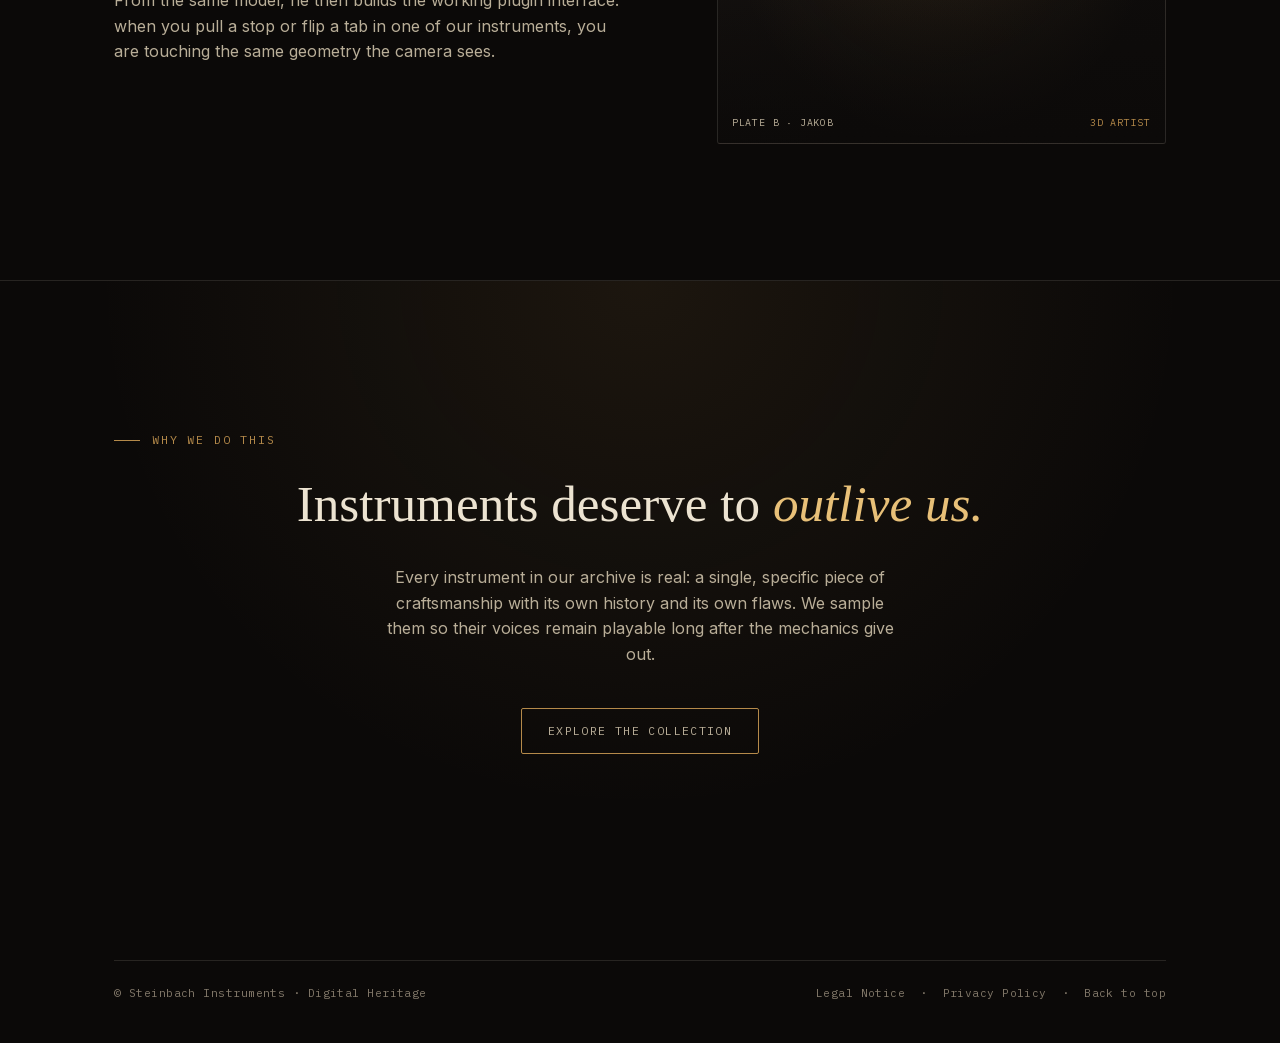
==== commit 05c5c1eb: "Self-host webfonts and update pages Add self-hosted webfonts (Fraunces, Inter, IBM Plex Mono) and th" ====
--- a/about.html
+++ b/about.html
@@ -1,256 +1,257 @@
-<!DOCTYPE html>
-<html lang="en">
-<head>
-<meta charset="UTF-8" />
-<meta name="viewport" content="width=device-width, initial-scale=1.0" />
-<title>About · Steinbach Instruments</title>
-<link rel="preconnect" href="https://fonts.googleapis.com" />
-<link rel="preconnect" href="https://fonts.gstatic.com" crossorigin />
-<link href="https://fonts.googleapis.com/css2?family=Fraunces:opsz,wght@9..144,300..700&family=Inter:wght@400;500;600&family=IBM+Plex+Mono:wght@400;500&display=swap" rel="stylesheet" />
-<link rel="stylesheet" href="assets/css/styles.css" />
-<style>
-  :root{
-    --void:#0b0908;
-    --void-2:#141110;
-    --void-3:#1b1614;
-    --parchment:#ece3d1;
-    --parchment-dim:#b9ae98;
-    --parchment-faint:#83796a;
-    --brass:#b58a4a;
-    --brass-bright:#e8c078;
-    --line: rgba(236,227,209,0.12);
-    --line-strong: rgba(236,227,209,0.22);
-    --font-display: 'Fraunces', serif;
-    --font-body: 'Inter', sans-serif;
-    --font-mono: 'IBM Plex Mono', monospace;
-  }
-
-  
-
-
-  /* ---------- PAGE HEAD ---------- */
-  .page-head{ padding:200px 0 72px; }
-  .page-head h1{
-    font-family:var(--font-display);
-    font-weight:340;
-    font-size:clamp(2.6rem, 5.5vw, 4.4rem);
-    line-height:1.04;
-    margin:18px 0 24px;
-    color:var(--parchment);
-    max-width:16ch;
-  }
-  .page-head h1 i{ color:var(--brass-bright); font-style:italic; font-weight:300; }
-  .page-head p{
-    max-width:560px;
-    color:var(--parchment-dim);
-    margin:0;
-  }
-
-  /* ---------- PERSON ENTRIES ---------- */
-  .people{ padding-bottom:40px; }
-  .person{
-    display:grid;
-    grid-template-columns:1fr 1.2fr;
-    gap:clamp(32px, 5vw, 72px);
-    align-items:center;
-    padding:96px 0;
-    border-top:1px solid var(--line);
-  }
-  .person:nth-of-type(even){ grid-template-columns:1.2fr 1fr; }
-  .person:nth-of-type(even) .person-visual{ order:2; }
-  .person-visual{
-    position:relative;
-    aspect-ratio:1 / 1;
-    border-radius:3px;
-    overflow:hidden;
-    border:1px solid var(--line);
-    background:
-      radial-gradient(ellipse at 50% 42%, rgba(181,138,74,0.14), transparent 70%),
-      linear-gradient(155deg, #1c1714, #0e0c0b 75%);
-  }
-  .person-visual img{
-    position:absolute; inset:0;
-    width:100%; height:100%;
-    object-fit:cover;
-    object-position:center 25%;
-    filter:saturate(0.85);
-  }
-  .person-visual .visual-label{
-    position:absolute; left:14px; bottom:12px; right:14px;
-    z-index:2;
-    display:flex; justify-content:space-between; gap:12px;
-    font-family:var(--font-mono); font-size:0.62rem; letter-spacing:0.08em;
-    text-transform:uppercase;
-    color:var(--parchment-dim);
-  }
-  .person-visual .visual-label span:last-child{ color:var(--brass); }
-  .person-visual::after{
-    content:"";
-    position:absolute; left:0; right:0; bottom:0; height:40%;
-    background:linear-gradient(180deg, transparent, rgba(11,9,8,0.7));
-    pointer-events:none;
-  }
-
-  .person-role{
-    display:block;
-    font-family:var(--font-mono);
-    font-size:0.72rem;
-    letter-spacing:0.14em;
-    text-transform:uppercase;
-    color:var(--brass);
-    margin-bottom:14px;
-  }
-  .person-info h2{
-    font-family:var(--font-display);
-    font-weight:340;
-    font-size:clamp(2rem, 3.6vw, 3rem);
-    line-height:1.04;
-    margin:0 0 18px;
-    color:var(--parchment);
-  }
-  .person-info p{
-    color:var(--parchment-dim);
-    max-width:520px;
-    margin:0 0 14px;
-  }
-  .person-info p:last-child{ margin-bottom:0; }
-
-  @media (max-width:860px){
-    .person, .person:nth-of-type(even){ grid-template-columns:1fr; gap:28px; padding:64px 0; }
-    .person:nth-of-type(even) .person-visual{ order:0; }
-    .person-visual{ min-height:320px; }
-  }
-
-  /* ---------- CLOSING ---------- */
-  .closing{
-    text-align:center;
-    padding:150px 0;
-    border-top:1px solid var(--line);
-    background:
-      radial-gradient(ellipse at 50% 0%, rgba(181,138,74,0.10), transparent 60%),
-      var(--void);
-  }
-  .closing h2{
-    font-family:var(--font-display); font-weight:340;
-    font-size:clamp(2rem, 4.4vw, 3.2rem);
-    margin:14px 0 20px;
-    color:var(--parchment);
-  }
-  .closing h2 i{ color:var(--brass-bright); font-style:italic; font-weight:300; }
-  .closing p{ color:var(--parchment-dim); max-width:520px; margin:0 auto 40px; }
-  .btn{
-    font-family:var(--font-mono);
-    font-size:0.72rem;
-    letter-spacing:0.12em;
-    text-transform:uppercase;
-    text-decoration:none;
-    padding:13px 26px;
-    border-radius:2px;
-    border:1px solid var(--brass);
-    color:var(--parchment-dim);
-    transition:all 0.25s ease;
-    cursor:pointer;
-    background:none;
-    display:inline-block;
-  }
-  .btn:hover{ border-color:var(--brass-bright); color:var(--brass-bright); }
-
-  /* ---------- FOOTER ---------- */
-
-  @media (max-width:720px){
-    .page-head{ padding:140px 0 48px; }
-    .closing{ padding:100px 0; }
-  }
-</style>
-</head>
-<body>
-
-<div class="grain"></div>
-
-<header class="nav" id="nav">
-  <a href="index.html" class="nav-mark">STEINBACH <span>INSTRUMENTS</span></a>
-  <button class="nav-toggle" id="nav-toggle" type="button" aria-expanded="false" aria-label="Menu">
-    <span></span><span></span><span></span>
-  </button>
-  <ul class="nav-links">
-    <li><a href="index.html">Home</a></li>
-    <li class="nav-item-drop">
-      <a href="instruments.html">Instruments<span class="caret">▾</span></a>
-      <ul class="nav-drop-menu">
-        <li><a href="historic-organ.html">Historic Organ</a></li>
-        <li><a href="tine-piano.html">Tine Piano</a></li>
-        <li><a href="transistor-organ.html">Transistor Organ</a></li>
-        <li><a href="reed-piano.html">Reed Piano</a></li>
-      </ul>
-    </li>
-    <li><a href="about.html" class="active">About</a></li>
-    <li><a href="contact.html">Contact</a></li>
-  </ul>
-</header>
-
-<main id="top">
-
-  <section class="page-head">
-    <div class="wrap">
-      <div class="eyebrow reveal">About</div>
-      <h1 class="reveal">Two people. <i>One archive.</i></h1>
-      <p class="reveal">Steinbach Instruments is a two-person project from Hamburg. One of us records, one of us builds: together we turn endangered instruments into software, carefully, one instrument at a time.</p>
-    </div>
-  </section>
-
-  <div class="people">
-    <div class="wrap">
-
-      <article class="person">
-        <div class="person-visual reveal">
-          <img src="assets/images/hauke.jpg" alt="Hauke Steinbach" />
-          <div class="visual-label"><span>Plate A &middot; Hauke</span><span>Audio Engineer</span></div>
-        </div>
-        <div class="person-info reveal">
-          <span class="person-role">Recording &middot; Sound</span>
-          <h2>Hauke Steinbach</h2>
-          <p>Hauke is an audio engineer. He records the instruments on location, from placing the microphones in a village church to editing every single sample, and shapes the sound of each library until it plays like the original.</p>
-          <p>He also runs a mixing and mastering studio in Hamburg, which is where the obsession with honest, unpolished sound comes from.</p>
-        </div>
-      </article>
-
-      <article class="person">
-        <div class="person-visual reveal">
-          <img src="assets/images/jakob.jpg?v=2" alt="Jakob Wulf" />
-          <div class="visual-label"><span>Plate B &middot; Jakob</span><span>3D Artist</span></div>
-        </div>
-        <div class="person-info reveal">
-          <span class="person-role">3D &middot; Renderings &middot; Interfaces</span>
-          <h2>Jakob Wulf</h2>
-          <p>Jakob is a 3D artist with a focus on hard-surface modeling and product renderings. For the archive, he rebuilds each instrument completely in 3D, down to the last stop knob, and creates the renderings you see across this site.</p>
-          <p>From the same model, he then builds the working plugin interface: when you pull a stop or flip a tab in one of our instruments, you are touching the same geometry the camera sees.</p>
-        </div>
-      </article>
-
-    </div>
-  </div>
-
-  <section class="closing">
-    <div class="wrap">
-      <div class="eyebrow reveal">Why We Do This</div>
-      <h2 class="reveal">Instruments deserve to <i>outlive us.</i></h2>
-      <p class="reveal">Every instrument in our archive is real: a single, specific piece of craftsmanship with its own history and its own flaws. We sample them so their voices remain playable long after the mechanics give out.</p>
-      <a href="instruments.html" class="btn reveal">Explore the collection</a>
-    </div>
-  </section>
-
-</main>
-
-<footer class="footer">
-  <div class="wrap">
-    <div class="footer-bottom">
-      <span>&copy; Steinbach Instruments &middot; Digital Heritage</span>
-      <span><a href="impressum.html">Legal Notice</a> &nbsp;&middot;&nbsp; <a href="datenschutz.html">Privacy Policy</a> &nbsp;&middot;&nbsp; <a href="#top">Back to top</a></span>
-    </div>
-  </div>
-</footer>
-
-<script src="assets/js/main.js"></script>
-
-</body>
-</html>
+<!DOCTYPE html>
+<html lang="en">
+<head>
+<meta charset="UTF-8" />
+<meta name="viewport" content="width=device-width, initial-scale=1.0" />
+<title>About · Steinbach Instruments</title>
+<link rel="stylesheet" href="assets/css/fonts.css" />
+<link rel="icon" href="assets/icons/favicon.svg" type="image/svg+xml" />
+<link rel="icon" href="assets/icons/favicon-32.png" sizes="32x32" type="image/png" />
+<link rel="apple-touch-icon" href="assets/icons/apple-touch-icon.png" />
+<link rel="stylesheet" href="assets/css/styles.css" />
+<style>
+  :root{
+    --void:#0b0908;
+    --void-2:#141110;
+    --void-3:#1b1614;
+    --parchment:#ece3d1;
+    --parchment-dim:#b9ae98;
+    --parchment-faint:#83796a;
+    --brass:#b58a4a;
+    --brass-bright:#e8c078;
+    --line: rgba(236,227,209,0.12);
+    --line-strong: rgba(236,227,209,0.22);
+    --font-display: 'Fraunces', serif;
+    --font-body: 'Inter', sans-serif;
+    --font-mono: 'IBM Plex Mono', monospace;
+  }
+
+  
+
+
+  /* ---------- PAGE HEAD ---------- */
+  .page-head{ padding:200px 0 72px; }
+  .page-head h1{
+    font-family:var(--font-display);
+    font-weight:340;
+    font-size:clamp(2.6rem, 5.5vw, 4.4rem);
+    line-height:1.04;
+    margin:18px 0 24px;
+    color:var(--parchment);
+    max-width:16ch;
+  }
+  .page-head h1 i{ color:var(--brass-bright); font-style:italic; font-weight:300; }
+  .page-head p{
+    max-width:560px;
+    color:var(--parchment-dim);
+    margin:0;
+  }
+
+  /* ---------- PERSON ENTRIES ---------- */
+  .people{ padding-bottom:40px; }
+  .person{
+    display:grid;
+    grid-template-columns:1fr 1.2fr;
+    gap:clamp(32px, 5vw, 72px);
+    align-items:center;
+    padding:96px 0;
+    border-top:1px solid var(--line);
+  }
+  .person:nth-of-type(even){ grid-template-columns:1.2fr 1fr; }
+  .person:nth-of-type(even) .person-visual{ order:2; }
+  .person-visual{
+    position:relative;
+    aspect-ratio:1 / 1;
+    border-radius:3px;
+    overflow:hidden;
+    border:1px solid var(--line);
+    background:
+      radial-gradient(ellipse at 50% 42%, rgba(181,138,74,0.14), transparent 70%),
+      linear-gradient(155deg, #1c1714, #0e0c0b 75%);
+  }
+  .person-visual img{
+    position:absolute; inset:0;
+    width:100%; height:100%;
+    object-fit:cover;
+    object-position:center 25%;
+    filter:saturate(0.85);
+  }
+  .person-visual .visual-label{
+    position:absolute; left:14px; bottom:12px; right:14px;
+    z-index:2;
+    display:flex; justify-content:space-between; gap:12px;
+    font-family:var(--font-mono); font-size:0.62rem; letter-spacing:0.08em;
+    text-transform:uppercase;
+    color:var(--parchment-dim);
+  }
+  .person-visual .visual-label span:last-child{ color:var(--brass); }
+  .person-visual::after{
+    content:"";
+    position:absolute; left:0; right:0; bottom:0; height:40%;
+    background:linear-gradient(180deg, transparent, rgba(11,9,8,0.7));
+    pointer-events:none;
+  }
+
+  .person-role{
+    display:block;
+    font-family:var(--font-mono);
+    font-size:0.72rem;
+    letter-spacing:0.14em;
+    text-transform:uppercase;
+    color:var(--brass);
+    margin-bottom:14px;
+  }
+  .person-info h2{
+    font-family:var(--font-display);
+    font-weight:340;
+    font-size:clamp(2rem, 3.6vw, 3rem);
+    line-height:1.04;
+    margin:0 0 18px;
+    color:var(--parchment);
+  }
+  .person-info p{
+    color:var(--parchment-dim);
+    max-width:520px;
+    margin:0 0 14px;
+  }
+  .person-info p:last-child{ margin-bottom:0; }
+
+  @media (max-width:860px){
+    .person, .person:nth-of-type(even){ grid-template-columns:1fr; gap:28px; padding:64px 0; }
+    .person:nth-of-type(even) .person-visual{ order:0; }
+    .person-visual{ min-height:320px; }
+  }
+
+  /* ---------- CLOSING ---------- */
+  .closing{
+    text-align:center;
+    padding:150px 0;
+    border-top:1px solid var(--line);
+    background:
+      radial-gradient(ellipse at 50% 0%, rgba(181,138,74,0.10), transparent 60%),
+      var(--void);
+  }
+  .closing h2{
+    font-family:var(--font-display); font-weight:340;
+    font-size:clamp(2rem, 4.4vw, 3.2rem);
+    margin:14px 0 20px;
+    color:var(--parchment);
+  }
+  .closing h2 i{ color:var(--brass-bright); font-style:italic; font-weight:300; }
+  .closing p{ color:var(--parchment-dim); max-width:520px; margin:0 auto 40px; }
+  .btn{
+    font-family:var(--font-mono);
+    font-size:0.72rem;
+    letter-spacing:0.12em;
+    text-transform:uppercase;
+    text-decoration:none;
+    padding:13px 26px;
+    border-radius:2px;
+    border:1px solid var(--brass);
+    color:var(--parchment-dim);
+    transition:all 0.25s ease;
+    cursor:pointer;
+    background:none;
+    display:inline-block;
+  }
+  .btn:hover{ border-color:var(--brass-bright); color:var(--brass-bright); }
+
+  /* ---------- FOOTER ---------- */
+
+  @media (max-width:720px){
+    .page-head{ padding:140px 0 48px; }
+    .closing{ padding:100px 0; }
+  }
+</style>
+</head>
+<body>
+
+<div class="grain"></div>
+
+<header class="nav" id="nav">
+  <a href="index.html" class="nav-mark">STEINBACH <span>INSTRUMENTS</span></a>
+  <button class="nav-toggle" id="nav-toggle" type="button" aria-expanded="false" aria-label="Menu">
+    <span></span><span></span><span></span>
+  </button>
+  <ul class="nav-links">
+    <li><a href="index.html">Home</a></li>
+    <li class="nav-item-drop">
+      <a href="instruments.html">Instruments<span class="caret">▾</span></a>
+      <ul class="nav-drop-menu">
+        <li><a href="historic-organ.html">Historic Organ</a></li>
+        <li><a href="tine-piano.html">Tine Piano</a></li>
+        <li><a href="transistor-organ.html">Transistor Organ</a></li>
+        <li><a href="reed-piano.html">Reed Piano</a></li>
+      </ul>
+    </li>
+    <li><a href="about.html" class="active">About</a></li>
+    <li><a href="contact.html">Contact</a></li>
+  </ul>
+</header>
+
+<main id="top">
+
+  <section class="page-head">
+    <div class="wrap">
+      <div class="eyebrow reveal">About</div>
+      <h1 class="reveal">Two people. <i>One archive.</i></h1>
+      <p class="reveal">Steinbach Instruments is a two-person project from Hamburg. One of us records, one of us builds: together we turn endangered instruments into software, carefully, one instrument at a time.</p>
+    </div>
+  </section>
+
+  <div class="people">
+    <div class="wrap">
+
+      <article class="person">
+        <div class="person-visual reveal">
+          <img src="assets/images/hauke.jpg" alt="Hauke Steinbach" />
+          <div class="visual-label"><span>Plate A &middot; Hauke</span><span>Audio Engineer</span></div>
+        </div>
+        <div class="person-info reveal">
+          <span class="person-role">Recording &middot; Sound</span>
+          <h2>Hauke Steinbach</h2>
+          <p>Hauke is an audio engineer. He records the instruments on location, from placing the microphones in a village church to editing every single sample, and shapes the sound of each library until it plays like the original.</p>
+          <p>He also runs a mixing and mastering studio in Hamburg, which is where the obsession with honest, unpolished sound comes from.</p>
+        </div>
+      </article>
+
+      <article class="person">
+        <div class="person-visual reveal">
+          <img src="assets/images/jakob.jpg?v=2" alt="Jakob Wulf" />
+          <div class="visual-label"><span>Plate B &middot; Jakob</span><span>3D Artist</span></div>
+        </div>
+        <div class="person-info reveal">
+          <span class="person-role">3D &middot; Renderings &middot; Interfaces</span>
+          <h2>Jakob Wulf</h2>
+          <p>Jakob is a 3D artist with a focus on hard-surface modeling and product renderings. For the archive, he rebuilds each instrument completely in 3D, down to the last stop knob, and creates the renderings you see across this site.</p>
+          <p>From the same model, he then builds the working plugin interface: when you pull a stop or flip a tab in one of our instruments, you are touching the same geometry the camera sees.</p>
+        </div>
+      </article>
+
+    </div>
+  </div>
+
+  <section class="closing">
+    <div class="wrap">
+      <div class="eyebrow reveal">Why We Do This</div>
+      <h2 class="reveal">Instruments deserve to <i>outlive us.</i></h2>
+      <p class="reveal">Every instrument in our archive is real: a single, specific piece of craftsmanship with its own history and its own flaws. We sample them so their voices remain playable long after the mechanics give out.</p>
+      <a href="instruments.html" class="btn reveal">Explore the collection</a>
+    </div>
+  </section>
+
+</main>
+
+<footer class="footer">
+  <div class="wrap">
+    <div class="footer-bottom">
+      <span>&copy; Steinbach Instruments &middot; Digital Heritage</span>
+      <span><a href="impressum.html">Legal Notice</a> &nbsp;&middot;&nbsp; <a href="datenschutz.html">Privacy Policy</a> &nbsp;&middot;&nbsp; <a href="#top">Back to top</a></span>
+    </div>
+  </div>
+</footer>
+
+<script src="assets/js/main.js"></script>
+
+</body>
+</html>
--- a/assets/css/fonts.css
+++ b/assets/css/fonts.css
@@ -0,0 +1,110 @@
+/* ==========================================================================
+   Self-hosted webfonts (Fraunces, Inter, IBM Plex Mono).
+   Previously loaded from fonts.googleapis.com / fonts.gstatic.com — moved
+   here so no font request (and the visitor's IP) ever leaves the server,
+   for GDPR/DSGVO compliance. Files retrieved from Google Fonts and used
+   under the SIL Open Font License 1.1, see assets/fonts/*/OFL.txt.
+   Latin + Latin Extended subsets only (covers German/English content).
+   ========================================================================== */
+
+/* ---------- Fraunces (variable: weight 300–700, optical size 9–144) ---------- */
+@font-face {
+  font-family: 'Fraunces';
+  font-style: normal;
+  font-weight: 300 700;
+  font-display: swap;
+  src: url('../fonts/fraunces/fraunces-300-700-latin.woff2') format('woff2');
+  unicode-range: U+0000-00FF, U+0131, U+0152-0153, U+02BB-02BC, U+02C6, U+02DA, U+02DC, U+0304, U+0308, U+0329, U+2000-206F, U+20AC, U+2122, U+2191, U+2193, U+2212, U+2215, U+FEFF, U+FFFD;
+}
+@font-face {
+  font-family: 'Fraunces';
+  font-style: normal;
+  font-weight: 300 700;
+  font-display: swap;
+  src: url('../fonts/fraunces/fraunces-300-700-latin-ext.woff2') format('woff2');
+  unicode-range: U+0100-02BA, U+02BD-02C5, U+02C7-02CC, U+02CE-02D7, U+02DD-02FF, U+0304, U+0308, U+0329, U+1D00-1DBF, U+1E00-1E9F, U+1EF2-1EFF, U+2020, U+20A0-20AB, U+20AD-20C0, U+2113, U+2C60-2C7F, U+A720-A7FF;
+}
+
+/* ---------- Inter (variable file, pinned to the weights the site uses) ---------- */
+@font-face {
+  font-family: 'Inter';
+  font-style: normal;
+  font-weight: 400;
+  font-display: swap;
+  src: url('../fonts/inter/inter-latin.woff2') format('woff2');
+  unicode-range: U+0000-00FF, U+0131, U+0152-0153, U+02BB-02BC, U+02C6, U+02DA, U+02DC, U+0304, U+0308, U+0329, U+2000-206F, U+20AC, U+2122, U+2191, U+2193, U+2212, U+2215, U+FEFF, U+FFFD;
+}
+@font-face {
+  font-family: 'Inter';
+  font-style: normal;
+  font-weight: 400;
+  font-display: swap;
+  src: url('../fonts/inter/inter-latin-ext.woff2') format('woff2');
+  unicode-range: U+0100-02BA, U+02BD-02C5, U+02C7-02CC, U+02CE-02D7, U+02DD-02FF, U+0304, U+0308, U+0329, U+1D00-1DBF, U+1E00-1E9F, U+1EF2-1EFF, U+2020, U+20A0-20AB, U+20AD-20C0, U+2113, U+2C60-2C7F, U+A720-A7FF;
+}
+@font-face {
+  font-family: 'Inter';
+  font-style: normal;
+  font-weight: 500;
+  font-display: swap;
+  src: url('../fonts/inter/inter-latin.woff2') format('woff2');
+  unicode-range: U+0000-00FF, U+0131, U+0152-0153, U+02BB-02BC, U+02C6, U+02DA, U+02DC, U+0304, U+0308, U+0329, U+2000-206F, U+20AC, U+2122, U+2191, U+2193, U+2212, U+2215, U+FEFF, U+FFFD;
+}
+@font-face {
+  font-family: 'Inter';
+  font-style: normal;
+  font-weight: 500;
+  font-display: swap;
+  src: url('../fonts/inter/inter-latin-ext.woff2') format('woff2');
+  unicode-range: U+0100-02BA, U+02BD-02C5, U+02C7-02CC, U+02CE-02D7, U+02DD-02FF, U+0304, U+0308, U+0329, U+1D00-1DBF, U+1E00-1E9F, U+1EF2-1EFF, U+2020, U+20A0-20AB, U+20AD-20C0, U+2113, U+2C60-2C7F, U+A720-A7FF;
+}
+@font-face {
+  font-family: 'Inter';
+  font-style: normal;
+  font-weight: 600;
+  font-display: swap;
+  src: url('../fonts/inter/inter-latin.woff2') format('woff2');
+  unicode-range: U+0000-00FF, U+0131, U+0152-0153, U+02BB-02BC, U+02C6, U+02DA, U+02DC, U+0304, U+0308, U+0329, U+2000-206F, U+20AC, U+2122, U+2191, U+2193, U+2212, U+2215, U+FEFF, U+FFFD;
+}
+@font-face {
+  font-family: 'Inter';
+  font-style: normal;
+  font-weight: 600;
+  font-display: swap;
+  src: url('../fonts/inter/inter-latin-ext.woff2') format('woff2');
+  unicode-range: U+0100-02BA, U+02BD-02C5, U+02C7-02CC, U+02CE-02D7, U+02DD-02FF, U+0304, U+0308, U+0329, U+1D00-1DBF, U+1E00-1E9F, U+1EF2-1EFF, U+2020, U+20A0-20AB, U+20AD-20C0, U+2113, U+2C60-2C7F, U+A720-A7FF;
+}
+
+/* ---------- IBM Plex Mono ---------- */
+@font-face {
+  font-family: 'IBM Plex Mono';
+  font-style: normal;
+  font-weight: 400;
+  font-display: swap;
+  src: url('../fonts/ibm-plex-mono/ibm-plex-mono-400-latin.woff2') format('woff2');
+  unicode-range: U+0000-00FF, U+0131, U+0152-0153, U+02BB-02BC, U+02C6, U+02DA, U+02DC, U+0304, U+0308, U+0329, U+2000-206F, U+20AC, U+2122, U+2191, U+2193, U+2212, U+2215, U+FEFF, U+FFFD;
+}
+@font-face {
+  font-family: 'IBM Plex Mono';
+  font-style: normal;
+  font-weight: 400;
+  font-display: swap;
+  src: url('../fonts/ibm-plex-mono/ibm-plex-mono-400-latin-ext.woff2') format('woff2');
+  unicode-range: U+0100-02BA, U+02BD-02C5, U+02C7-02CC, U+02CE-02D7, U+02DD-02FF, U+0304, U+0308, U+0329, U+1D00-1DBF, U+1E00-1E9F, U+1EF2-1EFF, U+2020, U+20A0-20AB, U+20AD-20C0, U+2113, U+2C60-2C7F, U+A720-A7FF;
+}
+@font-face {
+  font-family: 'IBM Plex Mono';
+  font-style: normal;
+  font-weight: 500;
+  font-display: swap;
+  src: url('../fonts/ibm-plex-mono/ibm-plex-mono-500-latin.woff2') format('woff2');
+  unicode-range: U+0000-00FF, U+0131, U+0152-0153, U+02BB-02BC, U+02C6, U+02DA, U+02DC, U+0304, U+0308, U+0329, U+2000-206F, U+20AC, U+2122, U+2191, U+2193, U+2212, U+2215, U+FEFF, U+FFFD;
+}
+@font-face {
+  font-family: 'IBM Plex Mono';
+  font-style: normal;
+  font-weight: 500;
+  font-display: swap;
+  src: url('../fonts/ibm-plex-mono/ibm-plex-mono-500-latin-ext.woff2') format('woff2');
+  unicode-range: U+0100-02BA, U+02BD-02C5, U+02C7-02CC, U+02CE-02D7, U+02DD-02FF, U+0304, U+0308, U+0329, U+1D00-1DBF, U+1E00-1E9F, U+1EF2-1EFF, U+2020, U+20A0-20AB, U+20AD-20C0, U+2113, U+2C60-2C7F, U+A720-A7FF;
+}
--- a/assets/css/styles.css
+++ b/assets/css/styles.css
@@ -0,0 +1,338 @@
+/* ==========================================================================
+   Steinbach Instruments — global stylesheet
+   Loaded on every page before the page's own inline <style> block, which
+   layers on page-specific sections. This file owns the shared chrome:
+   reset, typography defaults, nav, footer, buttons, and layout primitives.
+   ========================================================================== */
+
+:root{
+  --void:#0b0908;
+  --void-2:#141110;
+  --void-3:#1b1614;
+  --parchment:#ece3d1;
+  --parchment-dim:#b9ae98;
+  --parchment-faint:#83796a;
+  --brass:#b58a4a;
+  --brass-bright:#e8c078;
+  --line: rgba(236,227,209,0.12);
+  --line-strong: rgba(236,227,209,0.22);
+  --font-display: 'Fraunces', serif;
+  --font-body: 'Inter', sans-serif;
+  --font-mono: 'IBM Plex Mono', monospace;
+  --nav-h: 84px;
+}
+
+/* ---------- RESET ---------- */
+*, *::before, *::after{ box-sizing:border-box; }
+html{ scroll-behavior:smooth; }
+@media (prefers-reduced-motion: reduce){
+  html{ scroll-behavior:auto; }
+}
+body{
+  margin:0;
+  background:var(--void);
+  color:var(--parchment);
+  font-family:var(--font-body);
+  font-size:16px;
+  line-height:1.6;
+  -webkit-font-smoothing:antialiased;
+  -moz-osx-font-smoothing:grayscale;
+}
+img{ max-width:100%; display:block; }
+a{ color:inherit; }
+ul{ margin:0; padding:0; list-style:none; }
+h1, h2, h3, h4, p{ margin:0; }
+button{ font:inherit; color:inherit; }
+
+/* ---------- LAYOUT PRIMITIVES ---------- */
+.wrap{
+  max-width:1180px;
+  margin:0 auto;
+  padding:0 clamp(20px, 5vw, 64px);
+}
+.eyebrow{
+  display:flex;
+  align-items:center;
+  gap:12px;
+  font-family:var(--font-mono);
+  font-size:0.72rem;
+  letter-spacing:0.16em;
+  text-transform:uppercase;
+  color:var(--brass);
+}
+.eyebrow::before{
+  content:"";
+  width:26px; height:1px;
+  background:var(--brass);
+}
+
+/* ---------- GRAIN OVERLAY ---------- */
+.grain{
+  position:fixed; inset:0;
+  z-index:9000;
+  pointer-events:none;
+  opacity:0.035;
+  mix-blend-mode:overlay;
+  background-image:url("[data-uri]");
+  background-size:200px 200px;
+}
+
+/* ---------- SCROLL REVEAL ----------
+   .reveal elements fade/rise into place via a .in-view class toggled by
+   assets/js/main.js on IntersectionObserver. Kept to opacity/transform only
+   and at this exact timing so pages that layer extra transitions onto
+   .reveal elements (e.g. .collection-exhibit) can extend the list safely. */
+.reveal{
+  opacity:0;
+  transform:translateY(28px);
+  transition:opacity 0.8s ease, transform 0.8s ease;
+}
+.reveal.in-view{
+  opacity:1;
+  transform:none;
+}
+@media (prefers-reduced-motion: reduce){
+  .reveal{ opacity:1; transform:none; transition:none; }
+}
+
+/* ---------- BUTTONS (shared fallback; pages may extend) ---------- */
+.btn{
+  font-family:var(--font-mono);
+  font-size:0.75rem;
+  letter-spacing:0.12em;
+  text-transform:uppercase;
+  text-decoration:none;
+  padding:15px 30px;
+  border-radius:2px;
+  border:1px solid var(--brass);
+  transition:all 0.25s ease;
+  cursor:pointer;
+  background:none;
+  display:inline-block;
+}
+.btn-fill{
+  background:linear-gradient(180deg, var(--brass-bright), var(--brass));
+  color:var(--void);
+  border-color:transparent;
+}
+.btn-fill:hover{ filter:brightness(1.12); transform:translateY(-1px); }
+.btn-ghost{ color:var(--parchment-dim); }
+.btn-ghost:hover{ border-color:var(--brass-bright); color:var(--brass-bright); }
+
+/* ---------- NAV ---------- */
+.nav{
+  position:fixed; top:0; left:0; right:0;
+  z-index:1000;
+  display:flex;
+  align-items:center;
+  justify-content:space-between;
+  height:var(--nav-h);
+  padding:0 clamp(20px, 5vw, 64px);
+  background:rgba(11,9,8,0.7);
+  backdrop-filter:blur(14px) saturate(140%);
+  -webkit-backdrop-filter:blur(14px) saturate(140%);
+  border-bottom:1px solid transparent;
+  transition:background 0.3s ease, border-color 0.3s ease, height 0.3s ease;
+}
+.nav.is-scrolled{
+  height:64px;
+  background:rgba(11,9,8,0.92);
+  border-bottom-color:var(--line);
+}
+.nav-mark{
+  font-family:var(--font-mono);
+  font-size:0.78rem;
+  font-weight:500;
+  letter-spacing:0.14em;
+  text-transform:uppercase;
+  color:var(--parchment);
+  text-decoration:none;
+  white-space:nowrap;
+}
+.nav-mark span{ color:var(--parchment-faint); font-weight:400; }
+
+.nav-links{
+  display:flex;
+  align-items:center;
+  gap:38px;
+  font-family:var(--font-mono);
+  font-size:0.72rem;
+  letter-spacing:0.1em;
+  text-transform:uppercase;
+}
+.nav-links > li > a{
+  display:inline-flex;
+  align-items:center;
+  gap:5px;
+  padding:8px 0;
+  color:var(--parchment-dim);
+  text-decoration:none;
+  transition:color 0.2s ease;
+}
+.nav-links > li > a:hover,
+.nav-links > li > a.active,
+.nav-links > li > a.current{
+  color:var(--brass-bright);
+}
+.caret{
+  font-size:0.6rem;
+  line-height:1;
+  transition:transform 0.2s ease;
+}
+.nav-item-drop{ position:relative; }
+.nav-item-drop:hover .caret,
+.nav-item-drop.is-open .caret{ transform:rotate(180deg); }
+
+.nav-drop-menu{
+  position:absolute;
+  top:calc(100% + 16px);
+  left:50%;
+  transform:translateX(-50%) translateY(-6px);
+  min-width:200px;
+  background:var(--void-2);
+  border:1px solid var(--line);
+  border-radius:4px;
+  padding:8px;
+  opacity:0;
+  visibility:hidden;
+  transition:opacity 0.2s ease, transform 0.2s ease, visibility 0.2s ease;
+  box-shadow:0 20px 40px rgba(0,0,0,0.4);
+}
+.nav-item-drop:hover .nav-drop-menu,
+.nav-item-drop:focus-within .nav-drop-menu,
+.nav-item-drop.is-open .nav-drop-menu{
+  opacity:1;
+  visibility:visible;
+  transform:translateX(-50%) translateY(0);
+}
+.nav-drop-menu li a{
+  display:block;
+  padding:10px 14px;
+  border-radius:3px;
+  font-size:0.72rem;
+  letter-spacing:0.08em;
+  white-space:nowrap;
+  color:var(--parchment-dim);
+  text-decoration:none;
+  transition:background 0.2s ease, color 0.2s ease;
+}
+.nav-drop-menu li a:hover,
+.nav-drop-menu li a.current{
+  background:var(--void-3);
+  color:var(--brass-bright);
+}
+
+.nav-toggle{
+  display:none;
+  flex-direction:column;
+  justify-content:center;
+  align-items:flex-end;
+  gap:5px;
+  width:36px; height:36px;
+  padding:0;
+  background:none;
+  border:none;
+  cursor:pointer;
+  z-index:1100;
+}
+.nav-toggle span{
+  display:block;
+  width:100%; height:1px;
+  background:var(--parchment);
+  transition:transform 0.25s ease, opacity 0.25s ease, width 0.25s ease;
+}
+.nav-toggle.is-open span:nth-child(1){ transform:translateY(6px) rotate(45deg); width:100%; }
+.nav-toggle.is-open span:nth-child(2){ opacity:0; }
+.nav-toggle.is-open span:nth-child(3){ transform:translateY(-6px) rotate(-45deg); width:100%; }
+
+@media (max-width:900px){
+  .nav-toggle{ display:flex; }
+
+  .nav-links{
+    position:fixed;
+    top:0; right:0; bottom:0;
+    height:100svh;
+    width:min(320px, 84vw);
+    flex-direction:column;
+    align-items:flex-start;
+    justify-content:flex-start;
+    gap:2px;
+    background:var(--void-2);
+    border-left:1px solid var(--line);
+    padding:calc(var(--nav-h) + 24px) 32px 40px;
+    overflow-y:auto;
+    transform:translateX(100%);
+    transition:transform 0.35s cubic-bezier(0.4,0,0.2,1);
+  }
+  .nav-links.is-open{ transform:translateX(0); }
+  .nav-links > li{ width:100%; }
+  .nav-links > li > a{
+    width:100%;
+    justify-content:space-between;
+    padding:16px 0;
+    font-size:0.85rem;
+    border-bottom:1px solid var(--line);
+  }
+  .nav-drop-menu{
+    position:static;
+    transform:none;
+    opacity:1; visibility:visible;
+    display:none;
+    background:none;
+    border:none;
+    box-shadow:none;
+    padding:4px 0 4px 16px;
+  }
+  .nav-item-drop.is-open .nav-drop-menu,
+  .nav-item-drop:hover .nav-drop-menu,
+  .nav-item-drop:focus-within .nav-drop-menu{
+    transform:none;
+  }
+  .nav-item-drop.is-open .nav-drop-menu{ display:block; }
+  .nav-drop-menu li a{ padding:12px 0; white-space:normal; }
+}
+
+.nav-scrim{
+  position:fixed; inset:0;
+  z-index:999;
+  background:rgba(11,9,8,0.5);
+  opacity:0;
+  visibility:hidden;
+  transition:opacity 0.3s ease, visibility 0.3s ease;
+}
+.nav-scrim.is-open{ opacity:1; visibility:visible; }
+@media (min-width:901px){
+  .nav-scrim{ display:none; }
+}
+
+body.nav-locked{ overflow:hidden; }
+
+/* ---------- FOOTER ---------- */
+.footer{
+  padding:56px 0 40px;
+}
+.footer-disclaimer{
+  max-width:760px;
+  margin:0 0 28px;
+  font-size:0.78rem;
+  line-height:1.6;
+  color:var(--parchment-faint);
+}
+.footer-bottom{
+  display:flex;
+  flex-wrap:wrap;
+  justify-content:space-between;
+  gap:12px 24px;
+  padding-top:24px;
+  border-top:1px solid var(--line);
+  font-family:var(--font-mono);
+  font-size:0.7rem;
+  letter-spacing:0.04em;
+  color:var(--parchment-faint);
+}
+.footer-bottom a{ color:var(--parchment-faint); text-decoration:none; }
+.footer-bottom a:hover{ color:var(--brass-bright); }
+
+@media (max-width:640px){
+  .footer-bottom{ flex-direction:column; gap:10px; }
+}
